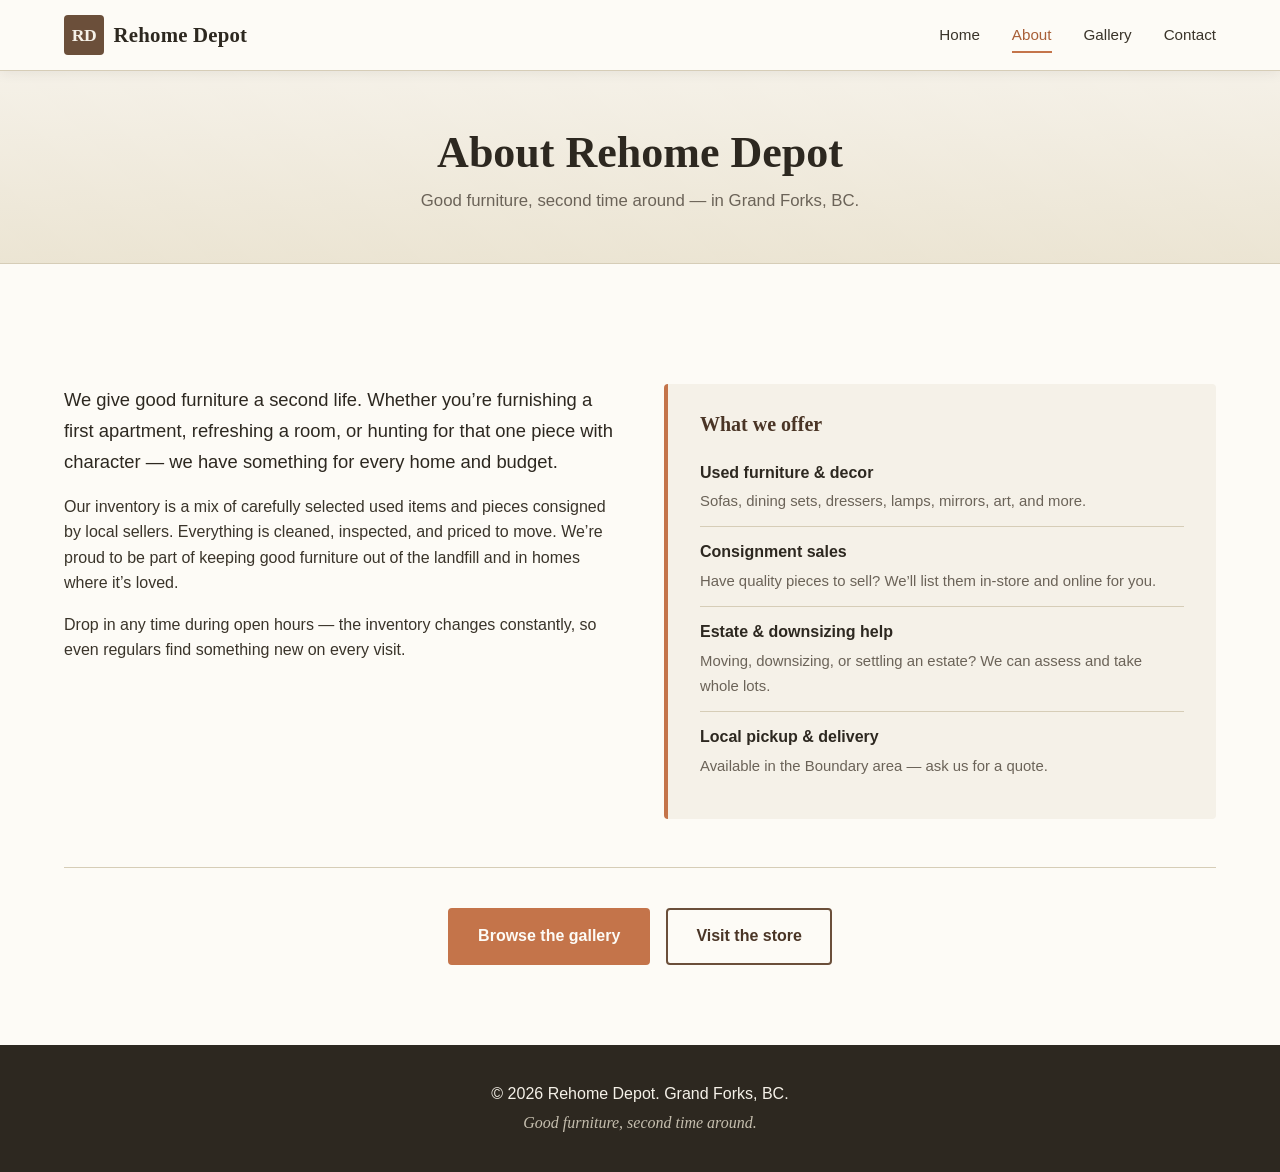
==== about.html @ f6e7d024 "Initial commit — Rehome Depot tenant website Static four-page site for a used and consignment furnit" ====
<!DOCTYPE html>
<html lang="en">
<head>
    <meta charset="UTF-8">
    <meta name="viewport" content="width=device-width, initial-scale=1.0">
    <title>About | Rehome Depot &mdash; Grand Forks, BC</title>
    <meta name="description" content="About Rehome Depot. Used and consignment furniture, decor, estate help, and local delivery in Grand Forks, BC.">
    <link rel="stylesheet" href="css/style.css">
</head>
<body>

<header class="site-header">
    <div class="container header-inner">
        <a href="index.html" class="logo">
            <span class="logo-mark">RD</span>
            <span class="logo-text">Rehome Depot</span>
        </a>
        <nav class="main-nav">
            <a href="index.html">Home</a>
            <a href="about.html" class="active">About</a>
            <a href="gallery.html">Gallery</a>
            <a href="contact.html">Contact</a>
        </nav>
        <button class="nav-toggle" aria-label="Open menu" aria-expanded="false">
            <span></span><span></span><span></span>
        </button>
    </div>
</header>

<section class="page-hero">
    <div class="container">
        <h1>About Rehome Depot</h1>
        <p>Good furniture, second time around &mdash; in Grand Forks, BC.</p>
    </div>
</section>

<section class="section section-about">
    <div class="container">
        <div class="about-grid">
            <div class="about-text">
                <p class="lead">
                    We give good furniture a second life. Whether you&rsquo;re furnishing a first apartment,
                    refreshing a room, or hunting for that one piece with character &mdash; we have something
                    for every home and budget.
                </p>
                <p>
                    Our inventory is a mix of carefully selected used items and pieces consigned by
                    local sellers. Everything is cleaned, inspected, and priced to move. We&rsquo;re proud
                    to be part of keeping good furniture out of the landfill and in homes where it&rsquo;s loved.
                </p>
                <p>
                    Drop in any time during open hours &mdash; the inventory changes constantly, so
                    even regulars find something new on every visit.
                </p>
            </div>
            <div class="services-list">
                <h3>What we offer</h3>
                <ul>
                    <li>
                        <strong>Used furniture &amp; decor</strong>
                        <span>Sofas, dining sets, dressers, lamps, mirrors, art, and more.</span>
                    </li>
                    <li>
                        <strong>Consignment sales</strong>
                        <span>Have quality pieces to sell? We&rsquo;ll list them in-store and online for you.</span>
                    </li>
                    <li>
                        <strong>Estate &amp; downsizing help</strong>
                        <span>Moving, downsizing, or settling an estate? We can assess and take whole lots.</span>
                    </li>
                    <li>
                        <strong>Local pickup &amp; delivery</strong>
                        <span>Available in the Boundary area &mdash; ask us for a quote.</span>
                    </li>
                </ul>
            </div>
        </div>

        <div class="about-cta">
            <a href="gallery.html" class="btn btn-primary">Browse the gallery</a>
            <a href="contact.html" class="btn btn-secondary">Visit the store</a>
        </div>
    </div>
</section>

<footer class="site-footer">
    <div class="container footer-inner">
        <p>&copy; <span id="footerYear"></span> Rehome Depot. Grand Forks, BC.</p>
        <p class="footer-tag">Good furniture, second time around.</p>
    </div>
</footer>

<script src="js/gallery.js"></script>
</body>
</html>
---- css/style.css ----
/* ============================================================
   Rehome Depot — Stylesheet
   Palette: warm cream, walnut, terracotta accent, deep charcoal
   ============================================================ */

:root {
    --cream: #f5f1e8;
    --cream-dark: #ebe4d2;
    --walnut: #6b4f3a;
    --walnut-dark: #4a3526;
    --terracotta: #c4744a;
    --terracotta-dark: #a85f37;
    --charcoal: #2d2820;
    --text: #3a342a;
    --text-muted: #6b6358;
    --border: #d6cdb7;
    --white: #fdfbf6;
    --shadow: 0 2px 12px rgba(45, 40, 32, 0.08);
    --shadow-lg: 0 8px 28px rgba(45, 40, 32, 0.16);
    --radius: 4px;
    --max-width: 1200px;
}

*, *::before, *::after {
    box-sizing: border-box;
}

html {
    scroll-behavior: smooth;
}

body {
    margin: 0;
    font-family: -apple-system, BlinkMacSystemFont, "Segoe UI", Roboto, sans-serif;
    font-size: 16px;
    line-height: 1.6;
    color: var(--text);
    background: var(--cream);
}

h1, h2, h3 {
    font-family: Georgia, "Times New Roman", serif;
    color: var(--charcoal);
    line-height: 1.2;
    margin: 0 0 0.6em;
}

h1 { font-size: clamp(2rem, 5vw, 3.5rem); font-weight: 700; }
h2 { font-size: clamp(1.75rem, 3.5vw, 2.5rem); font-weight: 700; margin-bottom: 1rem; }
h3 { font-size: 1.25rem; font-weight: 600; }

p { margin: 0 0 1rem; }

a { color: var(--terracotta-dark); text-decoration: none; transition: color 0.2s; }
a:hover { color: var(--walnut-dark); }

.container {
    max-width: var(--max-width);
    margin: 0 auto;
    padding: 0 1.5rem;
}

/* -------------------- Header -------------------- */

.site-header {
    position: sticky;
    top: 0;
    z-index: 100;
    background: var(--white);
    border-bottom: 1px solid var(--border);
    box-shadow: var(--shadow);
}

.header-inner {
    display: flex;
    align-items: center;
    justify-content: space-between;
    height: 70px;
}

.logo {
    display: flex;
    align-items: center;
    gap: 0.6rem;
    font-weight: 700;
    color: var(--charcoal);
}

.logo:hover { color: var(--charcoal); }

.logo-mark {
    display: inline-flex;
    align-items: center;
    justify-content: center;
    width: 40px;
    height: 40px;
    background: var(--walnut);
    color: var(--cream);
    border-radius: var(--radius);
    font-family: Georgia, serif;
    font-size: 1.1rem;
    letter-spacing: -0.02em;
}

.logo-text {
    font-family: Georgia, serif;
    font-size: 1.3rem;
    letter-spacing: 0.01em;
}

.main-nav {
    display: flex;
    gap: 2rem;
}

.main-nav a {
    color: var(--text);
    font-weight: 500;
    font-size: 0.95rem;
    position: relative;
    padding: 0.25rem 0;
}

.main-nav a:hover { color: var(--terracotta-dark); }

.main-nav a::after {
    content: "";
    position: absolute;
    left: 0; right: 0; bottom: -2px;
    height: 2px;
    background: var(--terracotta);
    transform: scaleX(0);
    transition: transform 0.2s;
}

.main-nav a:hover::after { transform: scaleX(1); }

.main-nav a.active {
    color: var(--terracotta-dark);
}

.main-nav a.active::after {
    transform: scaleX(1);
}

.nav-toggle {
    display: none;
    flex-direction: column;
    gap: 5px;
    background: none;
    border: none;
    cursor: pointer;
    padding: 0.5rem;
}

.nav-toggle span {
    display: block;
    width: 24px;
    height: 2px;
    background: var(--charcoal);
    transition: 0.2s;
}

/* -------------------- Hero -------------------- */

.hero {
    padding: 6rem 0 5rem;
    background:
        linear-gradient(rgba(245, 241, 232, 0.92), rgba(235, 228, 210, 0.95)),
        repeating-linear-gradient(
            45deg,
            transparent,
            transparent 30px,
            rgba(107, 79, 58, 0.03) 30px,
            rgba(107, 79, 58, 0.03) 60px
        );
    text-align: center;
}

.hero-inner {
    max-width: 800px;
}

.hero h1 {
    margin-bottom: 1rem;
}

.hero-tagline {
    font-size: 1.15rem;
    color: var(--text-muted);
    margin-bottom: 2rem;
    line-height: 1.6;
}

.hero-actions {
    display: flex;
    gap: 1rem;
    justify-content: center;
    flex-wrap: wrap;
}

/* -------------------- Buttons -------------------- */

.btn {
    display: inline-block;
    padding: 0.85rem 1.75rem;
    border-radius: var(--radius);
    font-weight: 600;
    font-size: 1rem;
    text-decoration: none;
    transition: all 0.2s;
    border: 2px solid transparent;
    cursor: pointer;
}

.btn-primary {
    background: var(--terracotta);
    color: var(--white);
    border-color: var(--terracotta);
}

.btn-primary:hover {
    background: var(--terracotta-dark);
    border-color: var(--terracotta-dark);
    color: var(--white);
    transform: translateY(-1px);
    box-shadow: var(--shadow);
}

.btn-secondary {
    background: transparent;
    color: var(--walnut-dark);
    border-color: var(--walnut);
}

.btn-secondary:hover {
    background: var(--walnut);
    color: var(--cream);
}

/* -------------------- Page hero (non-home pages) -------------------- */

.page-hero {
    padding: 3.5rem 0 3rem;
    background:
        linear-gradient(rgba(245, 241, 232, 0.95), rgba(235, 228, 210, 0.95)),
        repeating-linear-gradient(
            45deg,
            transparent,
            transparent 30px,
            rgba(107, 79, 58, 0.03) 30px,
            rgba(107, 79, 58, 0.03) 60px
        );
    text-align: center;
    border-bottom: 1px solid var(--border);
}

.page-hero h1 {
    font-size: clamp(1.8rem, 4vw, 2.75rem);
    margin-bottom: 0.5rem;
}

.page-hero p {
    color: var(--text-muted);
    font-size: 1.05rem;
    margin: 0;
}

/* -------------------- Sections -------------------- */

.section {
    padding: 5rem 0;
}

.section-about { background: var(--white); }
.section-gallery { background: var(--cream); }
.section-contact { background: var(--white); }
.section-featured { background: var(--cream); }
.section-about-teaser { background: var(--white); }

.section h2 {
    text-align: center;
    margin-bottom: 0.5rem;
}

.section h2::after {
    content: "";
    display: block;
    width: 60px;
    height: 3px;
    background: var(--terracotta);
    margin: 0.75rem auto 0;
}

.section-intro {
    text-align: center;
    font-size: 1.05rem;
    color: var(--text-muted);
    max-width: 650px;
    margin: 1rem auto 2.5rem;
}

.section-heading-row {
    display: flex;
    align-items: baseline;
    justify-content: space-between;
    gap: 1rem;
    flex-wrap: wrap;
    margin-bottom: 0.25rem;
}

.section-heading-row h2 {
    margin: 0;
    text-align: left;
}

.section-heading-row h2::after {
    margin: 0.6rem 0 0;
}

.link-cta {
    color: var(--terracotta-dark);
    font-weight: 600;
    font-size: 0.95rem;
    white-space: nowrap;
}

.link-cta:hover {
    color: var(--walnut-dark);
}

/* -------------------- Featured (home) -------------------- */

.section-featured .section-intro {
    margin-top: 1.5rem;
}

/* -------------------- About teaser (home) -------------------- */

.teaser-grid {
    display: grid;
    grid-template-columns: 1fr 1fr;
    gap: 3rem;
    align-items: center;
    margin-top: 2rem;
}

.teaser-grid h2 {
    text-align: left;
}

.teaser-grid h2::after {
    margin: 0.6rem 0 0;
}

.teaser-grid .lead {
    font-size: 1.1rem;
    color: var(--text);
    line-height: 1.7;
    margin-bottom: 1.5rem;
}

.teaser-stats {
    display: grid;
    gap: 1rem;
}

.stat {
    background: var(--cream);
    border-left: 4px solid var(--terracotta);
    padding: 1.1rem 1.25rem;
    border-radius: var(--radius);
    display: grid;
    grid-template-columns: auto 1fr;
    grid-template-rows: auto auto;
    column-gap: 0.9rem;
    row-gap: 0.1rem;
    align-items: center;
}

.stat-icon {
    grid-row: 1 / 3;
    font-size: 1.6rem;
    color: var(--walnut);
    line-height: 1;
}

.stat strong {
    color: var(--charcoal);
    font-size: 1rem;
}

.stat span:not(.stat-icon) {
    color: var(--text-muted);
    font-size: 0.92rem;
    line-height: 1.5;
}

/* -------------------- CTA band (home) -------------------- */

.section-cta {
    background: var(--walnut);
    color: var(--cream);
    padding: 4rem 0;
    text-align: center;
}

.cta-inner h2 {
    color: var(--cream);
    margin-bottom: 0.75rem;
}

.cta-inner h2::after {
    background: var(--terracotta);
    margin: 0.75rem auto 0;
}

.cta-inner p {
    color: var(--cream-dark);
    font-size: 1.05rem;
    margin-bottom: 1.75rem;
    max-width: 580px;
    margin-left: auto;
    margin-right: auto;
}

/* -------------------- About-page CTA row -------------------- */

.about-cta {
    display: flex;
    gap: 1rem;
    justify-content: center;
    flex-wrap: wrap;
    margin-top: 3rem;
    padding-top: 2.5rem;
    border-top: 1px solid var(--border);
}

/* -------------------- Contact note -------------------- */

.contact-note {
    margin-top: 1.5rem;
    padding-top: 1.25rem;
    border-top: 1px solid var(--border);
    color: var(--text-muted);
    font-style: italic;
    font-size: 0.95rem;
}

/* -------------------- About -------------------- */

.about-grid {
    display: grid;
    grid-template-columns: 1fr 1fr;
    gap: 3rem;
    margin-top: 2.5rem;
    align-items: start;
}

.about-text .lead {
    font-size: 1.15rem;
    color: var(--charcoal);
    line-height: 1.7;
}

.services-list {
    background: var(--cream);
    border-left: 4px solid var(--terracotta);
    padding: 1.75rem 2rem;
    border-radius: var(--radius);
}

.services-list h3 {
    margin-top: 0;
    color: var(--walnut-dark);
}

.services-list ul {
    list-style: none;
    padding: 0;
    margin: 0;
}

.services-list li {
    padding: 0.75rem 0;
    border-bottom: 1px solid var(--border);
}

.services-list li:last-child { border-bottom: none; }

.services-list strong {
    display: block;
    color: var(--charcoal);
    margin-bottom: 0.2rem;
}

.services-list span {
    color: var(--text-muted);
    font-size: 0.93rem;
}

/* -------------------- Gallery -------------------- */

.gallery-filters {
    display: flex;
    gap: 0.5rem;
    justify-content: center;
    flex-wrap: wrap;
    margin-bottom: 2.5rem;
}

.filter-btn {
    padding: 0.5rem 1.25rem;
    background: transparent;
    border: 1px solid var(--border);
    border-radius: 999px;
    color: var(--text);
    font-size: 0.9rem;
    font-weight: 500;
    cursor: pointer;
    transition: all 0.2s;
}

.filter-btn:hover {
    border-color: var(--walnut);
    color: var(--walnut-dark);
}

.filter-btn.active {
    background: var(--walnut);
    border-color: var(--walnut);
    color: var(--cream);
}

.gallery-grid {
    display: grid;
    grid-template-columns: repeat(auto-fill, minmax(260px, 1fr));
    gap: 1.5rem;
}

.gallery-loading {
    text-align: center;
    color: var(--text-muted);
    padding: 3rem 0;
    grid-column: 1 / -1;
}

.gallery-empty {
    text-align: center;
    color: var(--text-muted);
    padding: 3rem 0;
    grid-column: 1 / -1;
    font-style: italic;
}

.gallery-card {
    background: var(--white);
    border: 1px solid var(--border);
    border-radius: var(--radius);
    overflow: hidden;
    transition: transform 0.2s, box-shadow 0.2s;
    cursor: pointer;
    display: flex;
    flex-direction: column;
}

.gallery-card:hover {
    transform: translateY(-4px);
    box-shadow: var(--shadow-lg);
}

.gallery-card-image {
    position: relative;
    aspect-ratio: 4 / 3;
    background: var(--cream-dark);
    overflow: hidden;
}

.gallery-card-image img {
    width: 100%;
    height: 100%;
    object-fit: cover;
    display: block;
    transition: transform 0.3s;
}

.gallery-card:hover .gallery-card-image img {
    transform: scale(1.04);
}

.gallery-badge {
    position: absolute;
    top: 0.75rem;
    right: 0.75rem;
    padding: 0.25rem 0.65rem;
    border-radius: var(--radius);
    font-size: 0.75rem;
    font-weight: 600;
    text-transform: uppercase;
    letter-spacing: 0.05em;
}

.gallery-badge.sold {
    background: var(--charcoal);
    color: var(--cream);
}

.gallery-badge.hold {
    background: var(--terracotta);
    color: var(--white);
}

.gallery-card-body {
    padding: 1rem 1.1rem 1.2rem;
    flex: 1;
    display: flex;
    flex-direction: column;
}

.gallery-card-title {
    font-family: Georgia, serif;
    font-weight: 600;
    color: var(--charcoal);
    margin: 0 0 0.4rem;
    font-size: 1.05rem;
}

.gallery-card-price {
    color: var(--terracotta-dark);
    font-weight: 700;
    font-size: 1.1rem;
    margin: 0 0 0.5rem;
}

.gallery-card-desc {
    color: var(--text-muted);
    font-size: 0.88rem;
    line-height: 1.5;
    margin: 0;
}

/* -------------------- Contact -------------------- */

.contact-grid {
    display: grid;
    grid-template-columns: 1fr 1.4fr;
    gap: 2.5rem;
    margin-top: 2.5rem;
    align-items: stretch;
}

.contact-info h3 {
    margin-top: 0;
    color: var(--walnut-dark);
    font-size: 1.4rem;
}

.contact-line {
    margin-bottom: 1.25rem;
    line-height: 1.6;
}

.contact-line strong {
    color: var(--charcoal);
    font-size: 0.85rem;
    text-transform: uppercase;
    letter-spacing: 0.06em;
    display: block;
    margin-bottom: 0.2rem;
}

.contact-map {
    border-radius: var(--radius);
    overflow: hidden;
    border: 1px solid var(--border);
    min-height: 320px;
}

.contact-map iframe {
    width: 100%;
    height: 100%;
    min-height: 320px;
    border: 0;
    display: block;
}

/* -------------------- Footer -------------------- */

.site-footer {
    background: var(--charcoal);
    color: var(--cream);
    padding: 2rem 0;
    text-align: center;
}

.footer-inner p { margin: 0.25rem 0; }
.footer-tag {
    font-family: Georgia, serif;
    font-style: italic;
    color: var(--cream-dark);
    opacity: 0.8;
}

/* -------------------- Lightbox -------------------- */

.lightbox {
    position: fixed;
    inset: 0;
    background: rgba(45, 40, 32, 0.92);
    display: flex;
    align-items: center;
    justify-content: center;
    z-index: 1000;
    padding: 1.5rem;
}

.lightbox[hidden] { display: none; }

.lightbox-close {
    position: absolute;
    top: 1rem;
    right: 1.5rem;
    background: none;
    border: none;
    color: var(--cream);
    font-size: 2.5rem;
    cursor: pointer;
    line-height: 1;
    padding: 0;
}

.lightbox-content {
    background: var(--white);
    border-radius: var(--radius);
    max-width: 900px;
    width: 100%;
    max-height: 90vh;
    overflow: auto;
    display: grid;
    grid-template-columns: 1.4fr 1fr;
}

.lightbox-content img {
    width: 100%;
    height: 100%;
    object-fit: cover;
    background: var(--cream-dark);
    min-height: 300px;
}

.lightbox-info {
    padding: 2rem;
}

.lightbox-info h3 {
    margin-top: 0;
    font-size: 1.5rem;
}

.lightbox-price {
    color: var(--terracotta-dark);
    font-size: 1.4rem;
    font-weight: 700;
    margin: 0 0 1rem;
}

.lightbox-status {
    margin-top: 1rem;
    padding: 0.5rem 0.8rem;
    border-radius: var(--radius);
    font-weight: 600;
    font-size: 0.9rem;
}

.lightbox-status.sold {
    background: var(--charcoal);
    color: var(--cream);
}

.lightbox-status.hold {
    background: var(--terracotta);
    color: var(--white);
}

.lightbox-status.available {
    background: #d8e9d4;
    color: #3d5a35;
}

/* -------------------- Responsive -------------------- */

@media (max-width: 768px) {
    .nav-toggle { display: flex; }

    .main-nav {
        display: none;
        position: absolute;
        top: 70px;
        left: 0;
        right: 0;
        background: var(--white);
        flex-direction: column;
        gap: 0;
        padding: 1rem 1.5rem;
        border-bottom: 1px solid var(--border);
        box-shadow: var(--shadow);
    }

    .main-nav.open { display: flex; }

    .main-nav a {
        padding: 0.75rem 0;
        border-bottom: 1px solid var(--border);
    }

    .main-nav a:last-child { border-bottom: none; }

    .hero { padding: 4rem 0 3.5rem; }
    .section { padding: 3.5rem 0; }

    .about-grid,
    .contact-grid,
    .teaser-grid {
        grid-template-columns: 1fr;
        gap: 2rem;
    }

    .section-heading-row {
        flex-direction: column;
        align-items: flex-start;
        gap: 0.5rem;
    }

    .lightbox-content {
        grid-template-columns: 1fr;
    }

    .lightbox-content img {
        max-height: 50vh;
    }
}

@media (max-width: 480px) {
    .gallery-grid {
        grid-template-columns: 1fr;
    }

    .hero-actions {
        flex-direction: column;
        align-items: stretch;
    }

    .btn { text-align: center; }
}
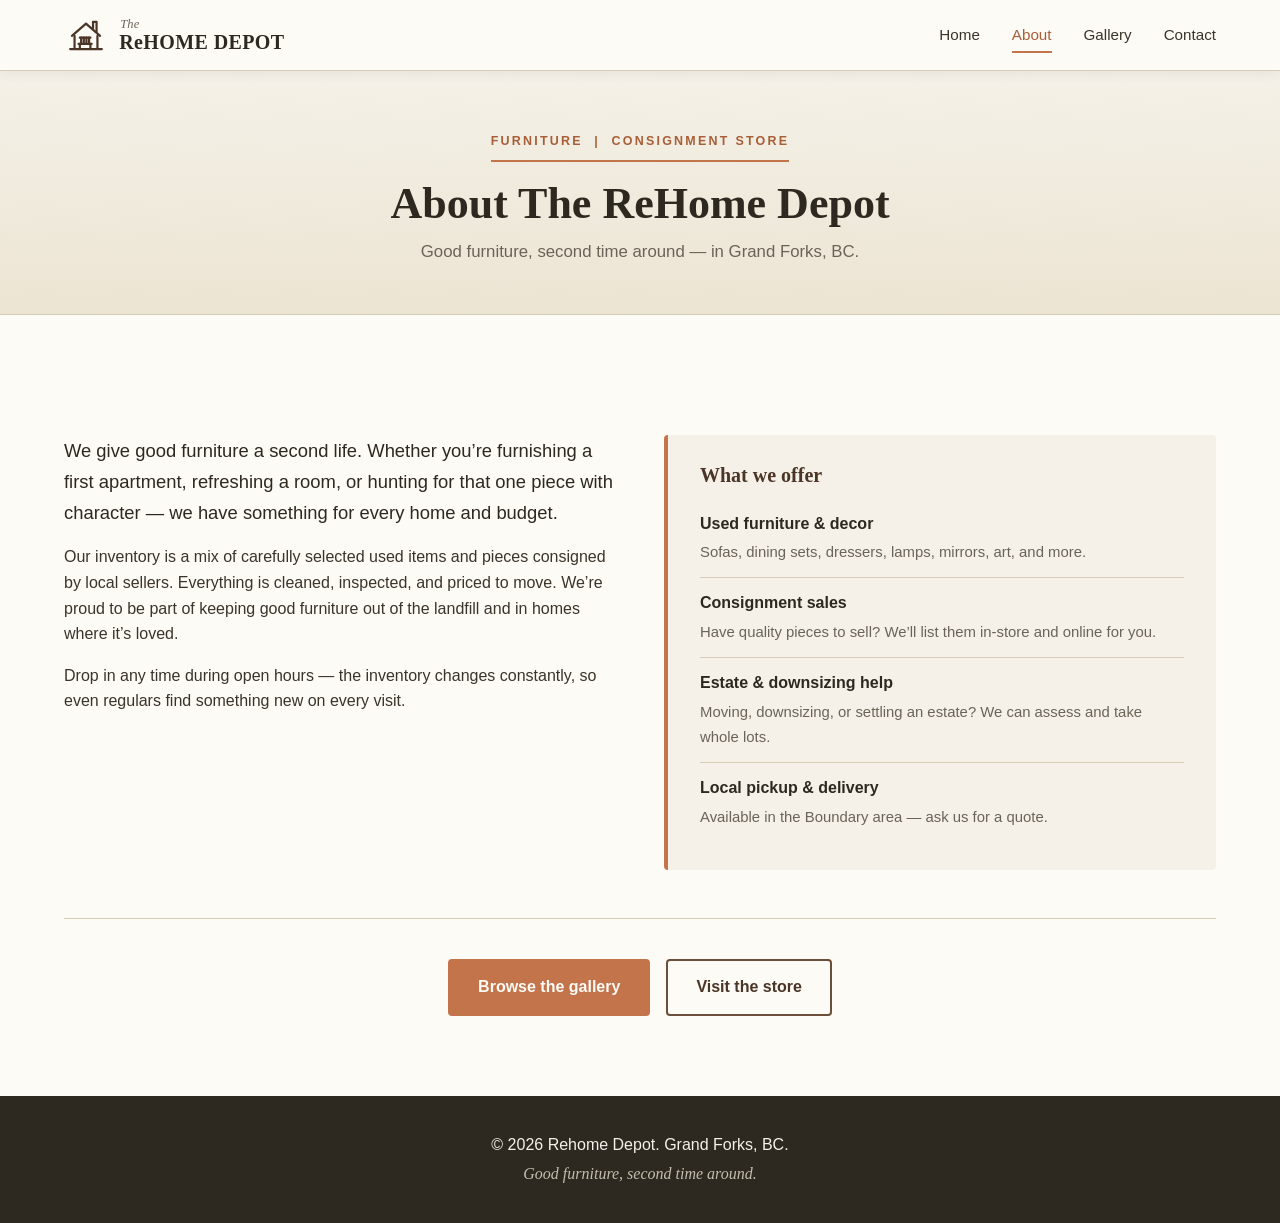
==== commit 150dca71: "Match the real storefront branding - Replace 'RD' monogram with line-art logo of the peaked-roof hou" ====
--- a/about.html
+++ b/about.html
@@ -3,8 +3,8 @@
 <head>
     <meta charset="UTF-8">
     <meta name="viewport" content="width=device-width, initial-scale=1.0">
-    <title>About | Rehome Depot &mdash; Grand Forks, BC</title>
-    <meta name="description" content="About Rehome Depot. Used and consignment furniture, decor, estate help, and local delivery in Grand Forks, BC.">
+    <title>About | The ReHome Depot &mdash; Grand Forks, BC</title>
+    <meta name="description" content="About The ReHome Depot. Used and consignment furniture, decor, estate help, and local delivery in Grand Forks, BC. 250-808-9334.">
     <link rel="stylesheet" href="css/style.css">
 </head>
 <body>
@@ -12,8 +12,11 @@
 <header class="site-header">
     <div class="container header-inner">
         <a href="index.html" class="logo">
-            <span class="logo-mark">RD</span>
-            <span class="logo-text">Rehome Depot</span>
+            <span class="logo-mark"><img src="images/logo.svg" alt=""></span>
+            <span class="logo-wordmark">
+                <span class="logo-article">The</span>
+                <span class="logo-name">ReHOME DEPOT</span>
+            </span>
         </a>
         <nav class="main-nav">
             <a href="index.html">Home</a>
@@ -29,7 +32,8 @@
 
 <section class="page-hero">
     <div class="container">
-        <h1>About Rehome Depot</h1>
+        <span class="page-hero-eyebrow">Furniture &nbsp;|&nbsp; Consignment Store</span>
+        <h1>About The ReHome Depot</h1>
         <p>Good furniture, second time around &mdash; in Grand Forks, BC.</p>
     </div>
 </section>
--- a/css/style.css
+++ b/css/style.css
@@ -81,7 +81,7 @@
 .logo {
     display: flex;
     align-items: center;
-    gap: 0.6rem;
+    gap: 0.7rem;
     font-weight: 700;
     color: var(--charcoal);
 }
@@ -92,20 +92,41 @@
     display: inline-flex;
     align-items: center;
     justify-content: center;
-    width: 40px;
-    height: 40px;
-    background: var(--walnut);
-    color: var(--cream);
-    border-radius: var(--radius);
-    font-family: Georgia, serif;
-    font-size: 1.1rem;
-    letter-spacing: -0.02em;
-}
-
-.logo-text {
-    font-family: Georgia, serif;
-    font-size: 1.3rem;
-    letter-spacing: 0.01em;
+    width: 44px;
+    height: 44px;
+    flex-shrink: 0;
+}
+
+.logo-mark img {
+    width: 100%;
+    height: 100%;
+    display: block;
+}
+
+.logo-wordmark {
+    display: flex;
+    flex-direction: column;
+    line-height: 1;
+}
+
+.logo-article {
+    font-family: Georgia, "Times New Roman", serif;
+    font-style: italic;
+    font-weight: 400;
+    font-size: 0.78rem;
+    color: var(--text-muted);
+    letter-spacing: 0.02em;
+    margin-bottom: 2px;
+    margin-left: 1px;
+}
+
+.logo-name {
+    font-family: Georgia, "Times New Roman", serif;
+    font-size: 1.25rem;
+    font-weight: 700;
+    letter-spacing: 0.02em;
+    color: var(--charcoal);
+    line-height: 1;
 }
 
 .main-nav {
@@ -183,6 +204,19 @@
 
 .hero h1 {
     margin-bottom: 1rem;
+}
+
+.hero-eyebrow,
+.page-hero-eyebrow {
+    display: inline-block;
+    font-size: 0.78rem;
+    font-weight: 600;
+    letter-spacing: 0.18em;
+    color: var(--terracotta-dark);
+    text-transform: uppercase;
+    margin-bottom: 1rem;
+    padding-bottom: 0.5rem;
+    border-bottom: 2px solid var(--terracotta);
 }
 
 .hero-tagline {
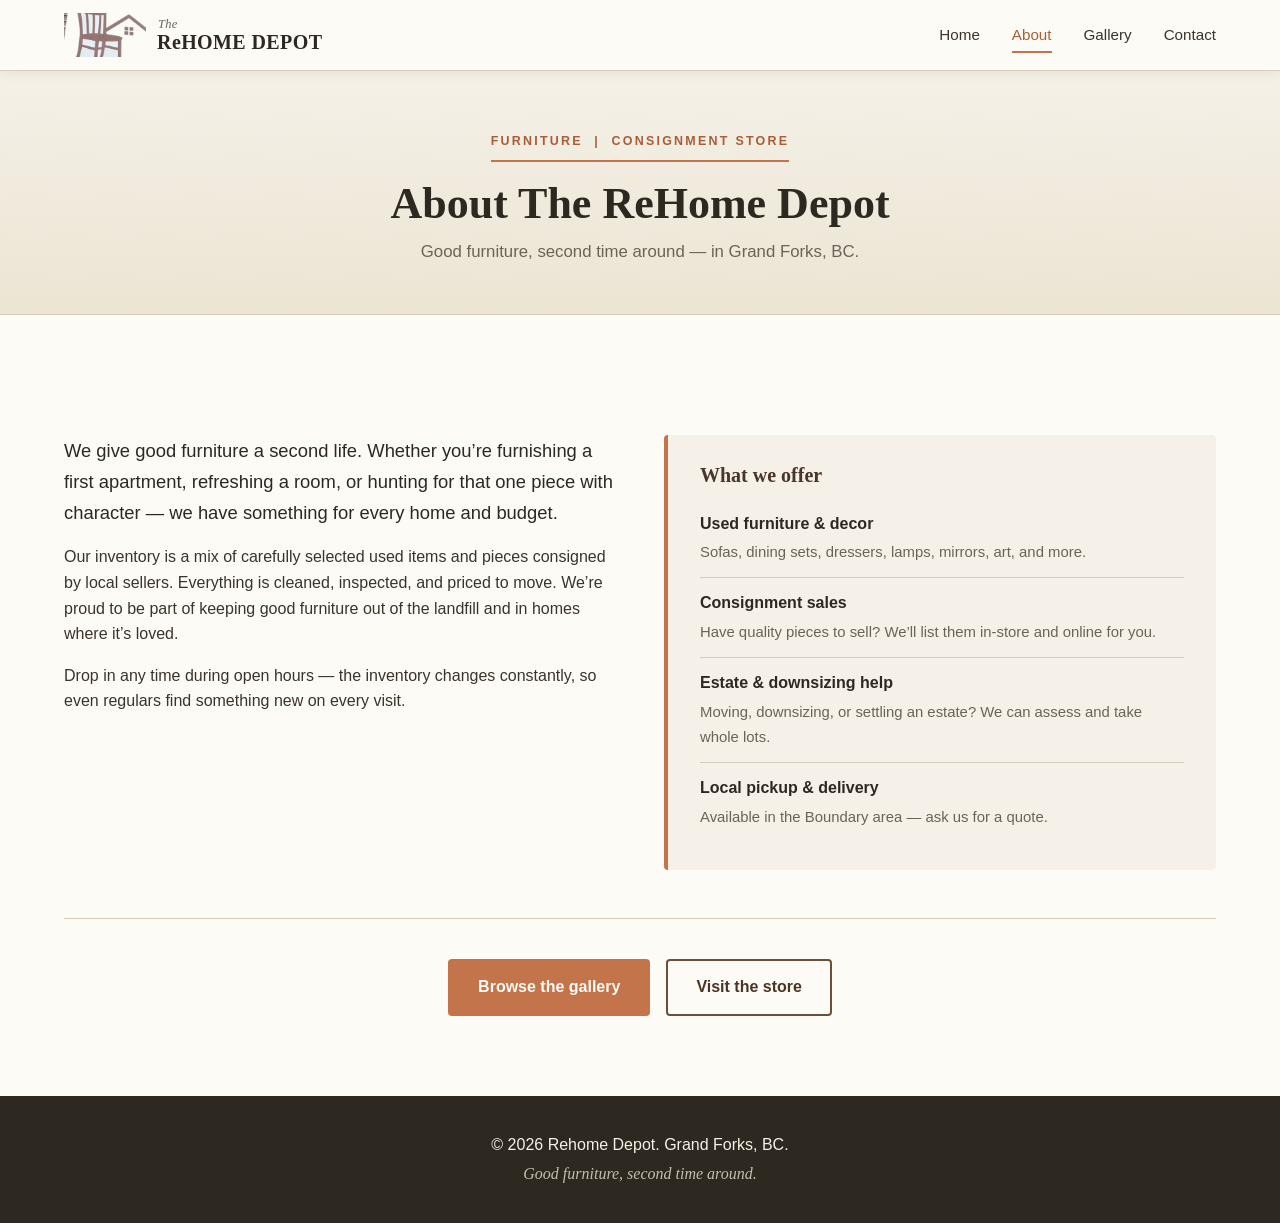
==== commit c29c6a9c: "Use the actual storefront logo, extracted from the sign photo Replaces the hand-drawn SVG approximat" ====
--- a/about.html
+++ b/about.html
@@ -12,7 +12,7 @@
 <header class="site-header">
     <div class="container header-inner">
         <a href="index.html" class="logo">
-            <span class="logo-mark"><img src="images/logo.svg" alt=""></span>
+            <span class="logo-mark"><img src="images/logo.png" alt=""></span>
             <span class="logo-wordmark">
                 <span class="logo-article">The</span>
                 <span class="logo-name">ReHOME DEPOT</span>
--- a/css/style.css
+++ b/css/style.css
@@ -92,14 +92,13 @@
     display: inline-flex;
     align-items: center;
     justify-content: center;
-    width: 44px;
     height: 44px;
     flex-shrink: 0;
 }
 
 .logo-mark img {
-    width: 100%;
     height: 100%;
+    width: auto;
     display: block;
 }
 
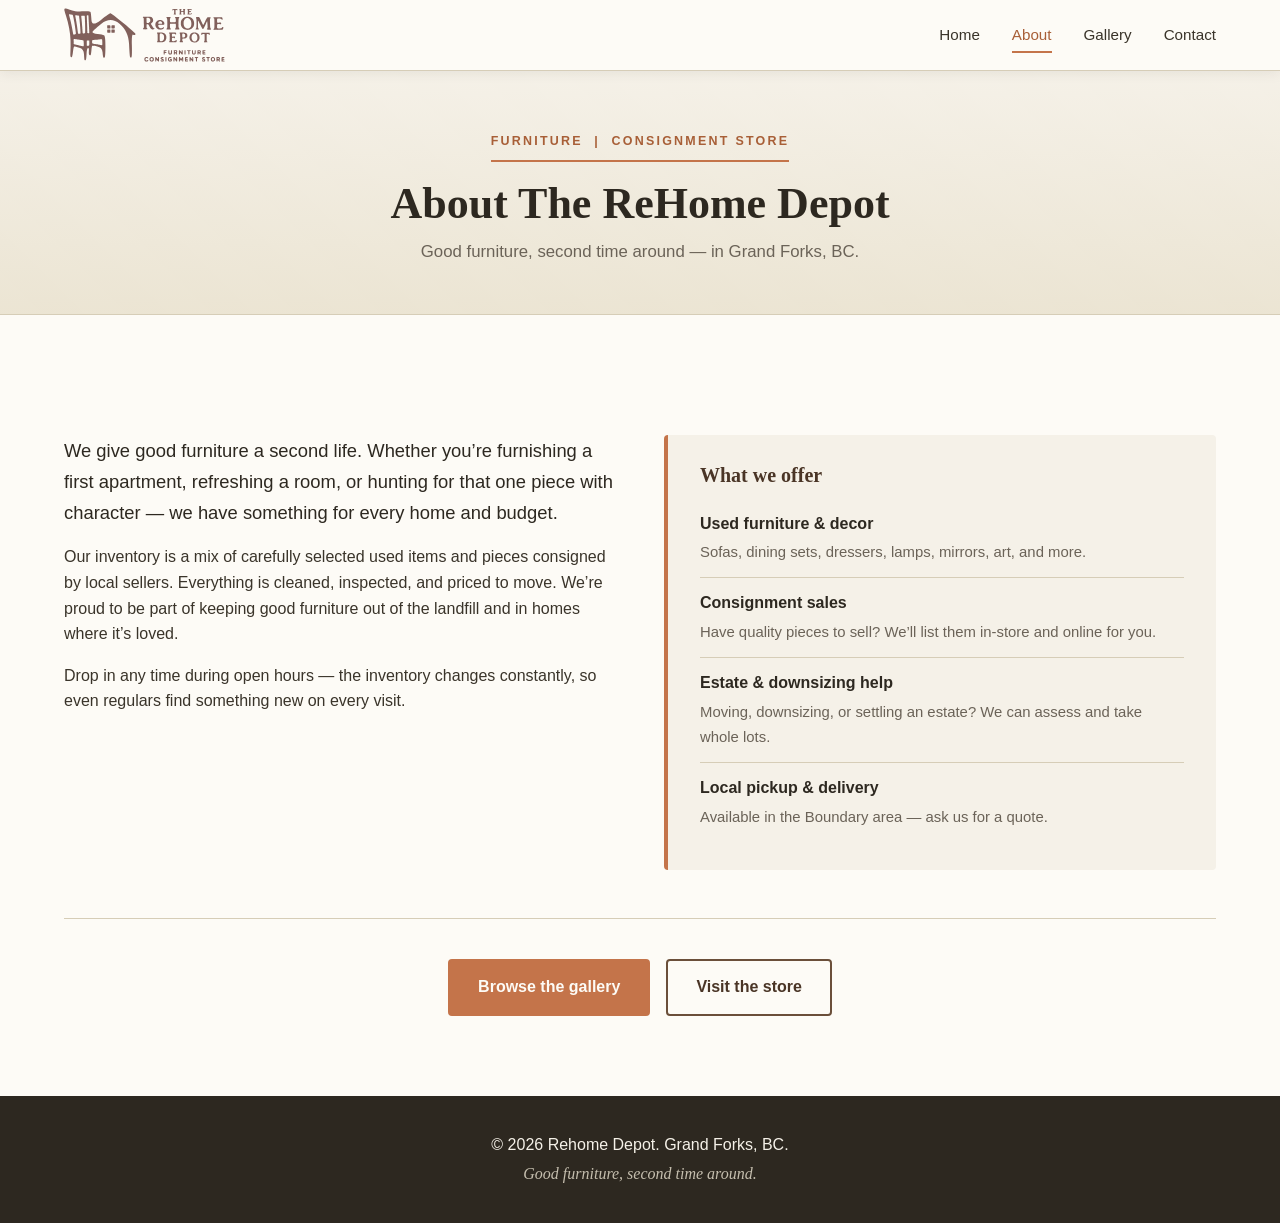
==== commit 6d15c875: "Use the tenant's vector brand mark for the logo Replaces the photo-extracted PNG with the clean vect" ====
--- a/about.html
+++ b/about.html
@@ -12,11 +12,7 @@
 <header class="site-header">
     <div class="container header-inner">
         <a href="index.html" class="logo">
-            <span class="logo-mark"><img src="images/logo.png" alt=""></span>
-            <span class="logo-wordmark">
-                <span class="logo-article">The</span>
-                <span class="logo-name">ReHOME DEPOT</span>
-            </span>
+            <img src="images/logo.svg" alt="The ReHome Depot" class="logo-image">
         </a>
         <nav class="main-nav">
             <a href="index.html">Home</a>
--- a/css/style.css
+++ b/css/style.css
@@ -79,53 +79,15 @@
 }
 
 .logo {
-    display: flex;
-    align-items: center;
-    gap: 0.7rem;
-    font-weight: 700;
-    color: var(--charcoal);
-}
-
-.logo:hover { color: var(--charcoal); }
-
-.logo-mark {
     display: inline-flex;
     align-items: center;
-    justify-content: center;
-    height: 44px;
     flex-shrink: 0;
 }
 
-.logo-mark img {
-    height: 100%;
+.logo-image {
+    height: 54px;
     width: auto;
     display: block;
-}
-
-.logo-wordmark {
-    display: flex;
-    flex-direction: column;
-    line-height: 1;
-}
-
-.logo-article {
-    font-family: Georgia, "Times New Roman", serif;
-    font-style: italic;
-    font-weight: 400;
-    font-size: 0.78rem;
-    color: var(--text-muted);
-    letter-spacing: 0.02em;
-    margin-bottom: 2px;
-    margin-left: 1px;
-}
-
-.logo-name {
-    font-family: Georgia, "Times New Roman", serif;
-    font-size: 1.25rem;
-    font-weight: 700;
-    letter-spacing: 0.02em;
-    color: var(--charcoal);
-    line-height: 1;
 }
 
 .main-nav {
